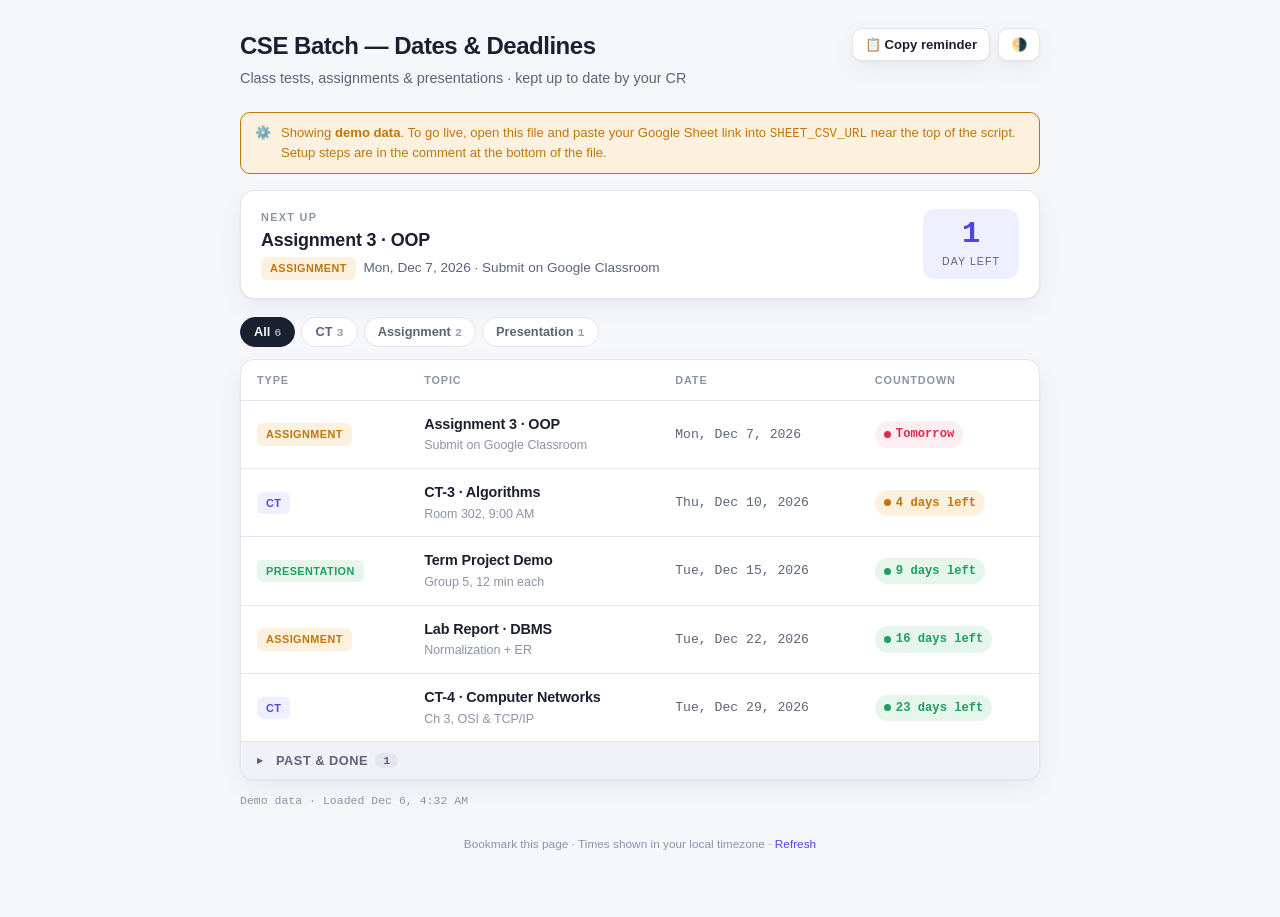
==== index.html @ 82d3bcad "Add files via upload" ====
<!doctype html>
<html lang="en">
<head>
<meta charset="utf-8">
<meta name="viewport" content="width=device-width, initial-scale=1">
<title>CSE Batch — Dates & Deadlines</title>
<style>
  /* ============================================================
     CONFIG — nothing else needs editing.
     Paste your Google Sheet "Publish to web" CSV link below.
     (Instructions are at the bottom of this file.)
     ============================================================ */
  :root{
    /* cool slate neutrals with a chosen indigo accent */
    --bg:        #f6f7fb;
    --surface:   #ffffff;
    --surface-2: #f0f2f8;
    --border:    #e2e6f0;
    --ink:       #1b2030;
    --ink-soft:  #5b6478;
    --ink-faint: #8b93a7;
    --accent:    #4f46e5;
    --accent-soft:#eef0ff;

    /* semantic urgency */
    --overdue:   #8b93a7;
    --overdue-bg:#eef0f4;
    --urgent:    #dc2b4a;
    --urgent-bg: #fdeef1;
    --soon:      #c2760a;
    --soon-bg:   #fbf1de;
    --later:     #1f9d63;
    --later-bg:  #e6f6ec;

    --shadow: 0 1px 2px rgba(20,24,40,.04), 0 8px 24px rgba(20,24,40,.06);
    --radius: 14px;
    --mono: ui-monospace, "SF Mono", "SFMono-Regular", "Menlo", "Cascadia Mono", "Roboto Mono", monospace;
    --sans: -apple-system, BlinkMacSystemFont, "Segoe UI", Roboto, "Helvetica Neue", Arial, sans-serif;
  }
  @media (prefers-color-scheme: dark){
    :root{
      --bg:        #0e1017;
      --surface:   #171a24;
      --surface-2: #1e2230;
      --border:    #2a2f3f;
      --ink:       #eef1f8;
      --ink-soft:  #a4adc2;
      --ink-faint: #6b7488;
      --accent:    #8b8cf7;
      --accent-soft:#20223a;
      --overdue:   #6b7488;
      --overdue-bg:#20242f;
      --urgent:    #ff6b83;
      --urgent-bg: #2c1a20;
      --soon:      #e0a33a;
      --soon-bg:   #2c2413;
      --later:     #4fce8a;
      --later-bg:  #16281d;
      --shadow: 0 1px 2px rgba(0,0,0,.3), 0 10px 30px rgba(0,0,0,.35);
    }
  }
  :root[data-theme="dark"]{
    --bg:#0e1017; --surface:#171a24; --surface-2:#1e2230; --border:#2a2f3f;
    --ink:#eef1f8; --ink-soft:#a4adc2; --ink-faint:#6b7488;
    --accent:#8b8cf7; --accent-soft:#20223a;
    --overdue:#6b7488; --overdue-bg:#20242f; --urgent:#ff6b83; --urgent-bg:#2c1a20;
    --soon:#e0a33a; --soon-bg:#2c2413; --later:#4fce8a; --later-bg:#16281d;
    --shadow:0 1px 2px rgba(0,0,0,.3), 0 10px 30px rgba(0,0,0,.35);
  }
  :root[data-theme="light"]{
    --bg:#f6f7fb; --surface:#ffffff; --surface-2:#f0f2f8; --border:#e2e6f0;
    --ink:#1b2030; --ink-soft:#5b6478; --ink-faint:#8b93a7;
    --accent:#4f46e5; --accent-soft:#eef0ff;
    --overdue:#8b93a7; --overdue-bg:#eef0f4; --urgent:#dc2b4a; --urgent-bg:#fdeef1;
    --soon:#c2760a; --soon-bg:#fbf1de; --later:#1f9d63; --later-bg:#e6f6ec;
    --shadow:0 1px 2px rgba(20,24,40,.04), 0 8px 24px rgba(20,24,40,.06);
  }

  *{box-sizing:border-box}
  body{
    margin:0; background:var(--bg); color:var(--ink);
    font-family:var(--sans); line-height:1.5;
    -webkit-font-smoothing:antialiased;
  }
  .wrap{max-width:840px; margin:0 auto; padding:28px 20px 64px}

  /* ---- header ---- */
  header{display:flex; flex-wrap:wrap; align-items:flex-start; gap:14px 20px; margin-bottom:22px}
  .brand h1{
    margin:0; font-size:1.5rem; font-weight:750; letter-spacing:-.02em;
    text-wrap:balance;
  }
  .brand p{margin:4px 0 0; color:var(--ink-soft); font-size:.9rem}
  .head-actions{margin-left:auto; display:flex; gap:8px; align-items:center}
  .updated{font-size:.72rem; color:var(--ink-faint); font-family:var(--mono)}

  button{font-family:inherit; cursor:pointer; border:none}
  .btn{
    display:inline-flex; align-items:center; gap:6px;
    background:var(--surface); color:var(--ink); border:1px solid var(--border);
    border-radius:10px; padding:8px 12px; font-size:.82rem; font-weight:600;
    box-shadow:var(--shadow); transition:transform .08s ease, border-color .15s;
  }
  .btn:hover{border-color:var(--accent)}
  .btn:active{transform:translateY(1px)}
  .btn.primary{background:var(--accent); color:#fff; border-color:transparent}

  /* ---- next-up hero ---- */
  .hero{
    background:var(--surface); border:1px solid var(--border); border-radius:var(--radius);
    box-shadow:var(--shadow); padding:18px 20px; margin-bottom:18px;
    display:flex; align-items:center; gap:18px; flex-wrap:wrap;
  }
  .hero .eyebrow{
    font-size:.68rem; letter-spacing:.12em; text-transform:uppercase;
    color:var(--ink-faint); font-weight:700;
  }
  .hero .next-topic{font-size:1.12rem; font-weight:700; letter-spacing:-.01em; margin-top:2px}
  .hero .next-meta{color:var(--ink-soft); font-size:.85rem; margin-top:3px}
  .hero .countdown{
    margin-left:auto; text-align:center; min-width:96px;
    background:var(--accent-soft); border-radius:12px; padding:10px 14px;
  }
  .hero .countdown .num{font-family:var(--mono); font-size:1.9rem; font-weight:700; line-height:1; color:var(--accent)}
  .hero .countdown .lbl{font-size:.66rem; text-transform:uppercase; letter-spacing:.1em; color:var(--ink-soft); margin-top:4px}
  .hero.all-clear .countdown{background:var(--later-bg)}
  .hero.all-clear .countdown .num{color:var(--later); font-size:1.3rem}

  /* ---- filters ---- */
  .filters{display:flex; gap:6px; flex-wrap:wrap; margin-bottom:12px}
  .chip{
    background:var(--surface); border:1px solid var(--border); color:var(--ink-soft);
    border-radius:999px; padding:6px 13px; font-size:.8rem; font-weight:600;
    transition:.12s;
  }
  .chip[aria-pressed="true"]{background:var(--ink); color:var(--bg); border-color:var(--ink)}
  .chip .c{opacity:.6; font-family:var(--mono); font-size:.74rem; margin-left:4px}

  /* ---- table (desktop) ---- */
  .card{
    background:var(--surface); border:1px solid var(--border); border-radius:var(--radius);
    box-shadow:var(--shadow); overflow:hidden;
  }
  .table-scroll{overflow-x:auto}
  table{width:100%; border-collapse:collapse; font-size:.9rem}
  thead th{
    text-align:left; font-size:.68rem; letter-spacing:.08em; text-transform:uppercase;
    color:var(--ink-faint); font-weight:700; padding:12px 16px; border-bottom:1px solid var(--border);
    white-space:nowrap;
  }
  tbody td{padding:13px 16px; border-bottom:1px solid var(--border); vertical-align:middle}
  tbody tr:last-child td{border-bottom:none}
  tbody tr.past{opacity:.62}
  .topic{font-weight:600; letter-spacing:-.01em}
  .note{display:block; color:var(--ink-faint); font-size:.78rem; font-weight:400; margin-top:1px}
  .date-cell{font-family:var(--mono); font-size:.82rem; color:var(--ink-soft); white-space:nowrap}

  .badge{
    display:inline-block; font-size:.68rem; font-weight:700; letter-spacing:.04em;
    padding:3px 9px; border-radius:6px; text-transform:uppercase; white-space:nowrap;
  }
  .badge.ct{background:var(--accent-soft); color:var(--accent)}
  .badge.assignment{background:var(--soon-bg); color:var(--soon)}
  .badge.presentation{background:var(--later-bg); color:var(--later)}
  .badge.other{background:var(--surface-2); color:var(--ink-soft)}

  .pill{
    display:inline-flex; align-items:center; gap:5px; font-family:var(--mono);
    font-size:.76rem; font-weight:700; padding:4px 9px; border-radius:999px; white-space:nowrap;
  }
  .pill .dot{width:7px; height:7px; border-radius:50%; background:currentColor}
  .pill.overdue{background:var(--overdue-bg); color:var(--overdue)}
  .pill.urgent{background:var(--urgent-bg); color:var(--urgent)}
  .pill.soon{background:var(--soon-bg); color:var(--soon)}
  .pill.later{background:var(--later-bg); color:var(--later)}

  .empty{padding:40px 20px; text-align:center; color:var(--ink-faint); font-size:.9rem}

  /* ---- past section toggle ---- */
  .divider-row td{padding:0; background:var(--surface-2)}
  .past-toggle{
    width:100%; text-align:left; background:transparent; color:var(--ink-soft);
    padding:11px 16px; font-size:.76rem; font-weight:700; letter-spacing:.04em;
    text-transform:uppercase; display:flex; align-items:center; gap:8px;
  }
  .past-toggle:hover{color:var(--ink)}
  .past-toggle .caret{font-size:.7rem; width:12px}
  .past-toggle .c{font-family:var(--mono); background:var(--border); color:var(--ink-soft);
    border-radius:999px; padding:1px 8px; font-size:.72rem; letter-spacing:0}

  /* ---- collapsible past section ---- */
  .past-toggle-row td{padding:0; background:var(--surface-2)}
  .past-toggle{
    width:100%; text-align:left; background:transparent; color:var(--ink-soft);
    font-family:var(--sans); font-size:.8rem; font-weight:600;
    padding:11px 16px; display:flex; align-items:center; gap:7px;
  }
  .past-toggle:hover{color:var(--accent)}
  .past-toggle .caret{font-size:.7rem; transition:transform .15s}
  .past-toggle[aria-expanded="true"] .caret{transform:rotate(90deg)}

  /* ---- banner ---- */
  .banner{
    display:flex; gap:10px; align-items:flex-start;
    background:var(--soon-bg); color:var(--soon); border:1px solid var(--soon);
    border-radius:10px; padding:10px 14px; font-size:.82rem; margin-bottom:16px;
  }
  .banner[hidden]{display:none}
  .banner code{font-family:var(--mono); font-size:.78rem}

  /* ---- mobile: cards instead of table ---- */
  @media (max-width:560px){
    thead{display:none}
    table, tbody, tr, td{display:block; width:100%}
    tbody tr{padding:14px 16px; border-bottom:1px solid var(--border); position:relative}
    tbody tr:last-child{border-bottom:none}
    tbody td{padding:0; border:none}
    td[data-l]{display:flex; justify-content:space-between; align-items:baseline; gap:12px; margin-top:6px}
    td[data-l]::before{content:attr(data-l); font-size:.68rem; text-transform:uppercase; letter-spacing:.06em; color:var(--ink-faint); font-weight:700}
    td.topic-cell{margin-bottom:4px}
    td.topic-cell::before{content:none}
    tbody tr.past-toggle-row{padding:0}
    .hero .countdown{margin-left:0}
  }

  footer{margin-top:26px; text-align:center; color:var(--ink-faint); font-size:.74rem}
  footer a{color:var(--accent); text-decoration:none}
  .sr{position:absolute; width:1px; height:1px; overflow:hidden; clip:rect(0 0 0 0)}
  :focus-visible{outline:2px solid var(--accent); outline-offset:2px}
</style>
</head>
<body>
<div class="wrap">
  <header>
    <div class="brand">
      <h1 id="title">CSE Batch — Dates &amp; Deadlines</h1>
      <p id="subtitle">Class tests, assignments &amp; presentations · kept up to date by your CR</p>
    </div>
    <div class="head-actions">
      <button class="btn" id="copyBtn" title="Copy a reminder to paste in the class group">📋 Copy reminder</button>
      <button class="btn" id="themeBtn" title="Toggle light / dark" aria-label="Toggle theme">🌗</button>
    </div>
  </header>

  <div id="banner" class="banner" hidden>
    <span>⚙️</span>
    <span>Showing <b>demo data</b>. To go live, open this file and paste your Google Sheet link into <code>SHEET_CSV_URL</code> near the top of the script. Setup steps are in the comment at the bottom of the file.</span>
  </div>

  <section class="hero" id="hero" aria-live="polite"></section>

  <div class="filters" id="filters" role="group" aria-label="Filter by type"></div>

  <div class="card">
    <div class="table-scroll">
      <table>
        <thead>
          <tr>
            <th>Type</th><th>Topic</th><th>Date</th><th>Countdown</th>
          </tr>
        </thead>
        <tbody id="rows"></tbody>
      </table>
    </div>
  </div>

  <p class="updated" id="updated" style="margin-top:12px"></p>

  <footer>
    Bookmark this page · Times shown in your local timezone ·
    <a href="#" id="refresh">Refresh</a>
  </footer>
</div>

<script>
/* ============================================================
   1) PASTE YOUR GOOGLE SHEET CSV LINK HERE (see steps at bottom).
      Leave it as "" to preview with demo data.
   ============================================================ */
const SHEET_CSV_URL = "https://docs.google.com/spreadsheets/d/e/2PACX-1vSm5kPrcM4qiXesSsqRSuQfeucWpA1lk56Kw_rURhbapmfiWimuH8DEiXB96ZWLHNz8zYjecBYw_vnJ/pub?gid=0&single=true&output=csv";

/* Sheet columns (row 1 = headers, exactly these names):
   Type | Topic | Date | Note
   - Type: CT, Assignment, Presentation  (anything else shows as "Other")
   - Date: best format 2026-08-14  (also accepts 14/08/2026 or "14 Aug 2026")
   - Note: optional (room, chapter, group, etc.)
*/

/* ---------- demo data (dates are relative to today so colors show) ---------- */
function demoData(){
  const d = n => { const t=new Date(); t.setDate(t.getDate()+n); return t.toISOString().slice(0,10); };
  return [
    {Type:"CT",           Topic:"CT-2 · Data Structures", Date:d(-3), Note:"Ch 4–5, Trees & Heaps"},
    {Type:"Assignment",   Topic:"Assignment 3 · OOP",     Date:d(1),  Note:"Submit on Google Classroom"},
    {Type:"CT",           Topic:"CT-3 · Algorithms",      Date:d(4),  Note:"Room 302, 9:00 AM"},
    {Type:"Presentation", Topic:"Term Project Demo",       Date:d(9),  Note:"Group 5, 12 min each"},
    {Type:"Assignment",   Topic:"Lab Report · DBMS",      Date:d(16), Note:"Normalization + ER"},
    {Type:"CT",           Topic:"CT-4 · Computer Networks",Date:d(23), Note:"Ch 3, OSI & TCP/IP"},
  ];
}

/* ---------- tiny CSV parser (handles quoted commas) ---------- */
function parseCSV(text){
  const rows=[]; let row=[], cur="", q=false;
  for(let i=0;i<text.length;i++){
    const c=text[i];
    if(q){
      if(c==='"'){ if(text[i+1]==='"'){cur+='"';i++;} else q=false; }
      else cur+=c;
    }else{
      if(c==='"') q=true;
      else if(c===','){ row.push(cur); cur=""; }
      else if(c==='\n'){ row.push(cur); rows.push(row); row=[]; cur=""; }
      else if(c==='\r'){}
      else cur+=c;
    }
  }
  if(cur!==""||row.length){ row.push(cur); rows.push(row); }
  if(!rows.length) return [];
  const head = rows[0].map(h=>h.trim().toLowerCase());
  return rows.slice(1).filter(r=>r.some(c=>c.trim()!=="")).map(r=>{
    const o={}; head.forEach((h,i)=>o[h]=(r[i]||"").trim()); return o;
  }).map(o=>({Type:o.type||"", Topic:o.topic||"", Date:o.date||"", Note:o.note||""}));
}

/* ---------- flexible date parsing ---------- */
function parseDate(s){
  s=(s||"").trim(); if(!s) return null;
  let m;
  if(m=s.match(/^(\d{4})-(\d{1,2})-(\d{1,2})$/)) return new Date(+m[1],+m[2]-1,+m[3]);
  if(m=s.match(/^(\d{1,2})[\/\-.](\d{1,2})[\/\-.](\d{4})$/)) return new Date(+m[3],+m[2]-1,+m[1]); // DD/MM/YYYY
  const t=Date.parse(s); return isNaN(t)?null:new Date(t); // "14 Aug 2026" etc.
}
function daysUntil(dt){
  const a=new Date(); a.setHours(0,0,0,0);
  const b=new Date(dt); b.setHours(0,0,0,0);
  return Math.round((b-a)/86400000);
}
function urgency(days){
  if(days<0) return "overdue";
  if(days<=2) return "urgent";
  if(days<=7) return "soon";
  return "later";
}
function countdownText(days){
  if(days<0) return (days===-1?"Yesterday":`${-days} days ago`);
  if(days===0) return "Today";
  if(days===1) return "Tomorrow";
  return `${days} days left`;
}
function typeClass(t){
  t=(t||"").toLowerCase();
  if(t.includes("ct")||t.includes("test")||t.includes("quiz")||t.includes("exam")) return "ct";
  if(t.includes("assign")) return "assignment";
  if(t.includes("present")||t.includes("demo")) return "presentation";
  return "other";
}
function fmtDate(dt){
  return dt.toLocaleDateString(undefined,{weekday:"short",day:"numeric",month:"short",year:"numeric"});
}
function esc(s){return (s||"").replace(/[&<>"]/g,c=>({"&":"&amp;","<":"&lt;",">":"&gt;",'"':"&quot;"}[c]));}

/* ---------- state ---------- */
let ITEMS=[]; let FILTER="all"; let SHOW_PAST=false;

function normalize(raw){
  return raw.map(r=>{
    const dt=parseDate(r.Date);
    return dt ? {...r, dt, days:daysUntil(dt)} : null;
  }).filter(Boolean).sort((a,b)=>{
    const ap=a.days<0, bp=b.days<0;
    if(ap!==bp) return ap?1:-1;        // upcoming first, past pushed to the end
    return ap ? b.dt-a.dt : a.dt-b.dt; // upcoming: soonest first · past: most recent first
  });
}

function render(){
  const counts={all:ITEMS.length,ct:0,assignment:0,presentation:0};
  ITEMS.forEach(i=>{const k=typeClass(i.Type); if(counts[k]!=null)counts[k]++;});

  // filters
  const defs=[["all","All"],["ct","CT"],["assignment","Assignment"],["presentation","Presentation"]];
  document.getElementById("filters").innerHTML=defs.map(([k,l])=>
    `<button class="chip" data-f="${k}" aria-pressed="${FILTER===k}">${l}<span class="c">${counts[k]||0}</span></button>`
  ).join("");

  // hero: next upcoming
  const upcoming=ITEMS.filter(i=>i.days>=0);
  const hero=document.getElementById("hero");
  if(upcoming.length){
    const n=upcoming[0], u=urgency(n.days);
    hero.className="hero";
    hero.innerHTML=`
      <div>
        <div class="eyebrow">Next up</div>
        <div class="next-topic">${esc(n.Topic)}</div>
        <div class="next-meta"><span class="badge ${typeClass(n.Type)}">${esc(n.Type||"—")}</span> &nbsp;${fmtDate(n.dt)}${n.Note?` · ${esc(n.Note)}`:""}</div>
      </div>
      <div class="countdown">
        <div class="num">${n.days===0?"•":n.days}</div>
        <div class="lbl">${n.days===0?"Today":n.days===1?"Day left":"Days left"}</div>
      </div>`;
  }else{
    hero.className="hero all-clear";
    hero.innerHTML=`<div><div class="eyebrow">Status</div><div class="next-topic">All clear 🎉</div>
      <div class="next-meta">No upcoming dates. Enjoy the break!</div></div>
      <div class="countdown"><div class="num">✓</div><div class="lbl">Nothing due</div></div>`;
  }

  // rows
  const list = FILTER==="all"?ITEMS:ITEMS.filter(i=>typeClass(i.Type)===FILTER);
  const body=document.getElementById("rows");
  if(!list.length){ body.innerHTML=`<tr><td colspan="4" class="empty">No items here yet.</td></tr>`; return; }

  const rowHTML = i => {
    const u=urgency(i.days);
    return `<tr class="${i.days<0?'past':''}">
      <td data-l="Type"><span class="badge ${typeClass(i.Type)}">${esc(i.Type||"—")}</span></td>
      <td class="topic-cell"><span class="topic">${esc(i.Topic)}</span>${i.Note?`<span class="note">${esc(i.Note)}</span>`:""}</td>
      <td class="date-cell" data-l="Date">${fmtDate(i.dt)}</td>
      <td data-l="Countdown"><span class="pill ${u}"><span class="dot"></span>${countdownText(i.days)}</span></td>
    </tr>`;
  };

  const upList = list.filter(i=>i.days>=0);
  const past   = list.filter(i=>i.days<0);

  let html = upList.map(rowHTML).join("");
  if(!upList.length && past.length){
    html += `<tr><td colspan="4" class="empty">No upcoming items — everything below is past.</td></tr>`;
  }
  if(past.length){
    html += `<tr class="divider-row"><td colspan="4">
      <button class="past-toggle" id="pastToggle" aria-expanded="${SHOW_PAST}">
        <span class="caret">${SHOW_PAST?"▾":"▸"}</span> Past &amp; done <span class="c">${past.length}</span>
      </button></td></tr>`;
    if(SHOW_PAST) html += past.map(rowHTML).join("");
  }
  body.innerHTML = html;
}

/* ---------- copy reminder ---------- */
function buildReminder(){
  const up=ITEMS.filter(i=>i.days>=0).slice(0,8);
  if(!up.length) return "📢 No upcoming CT / assignment / presentation dates right now. ✅";
  const lines=up.map(i=>`• ${i.Type?`[${i.Type}] `:""}${i.Topic} — ${fmtDate(i.dt)} (${countdownText(i.days)})${i.Note?` — ${i.Note}`:""}`);
  return "📢 Upcoming dates — CSE Batch\n\n"+lines.join("\n")+"\n\nStay ready! 💪";
}
document.getElementById("copyBtn").addEventListener("click",async e=>{
  const txt=buildReminder();
  try{ await navigator.clipboard.writeText(txt); }catch(_){
    const ta=document.createElement("textarea"); ta.value=txt; document.body.appendChild(ta); ta.select();
    document.execCommand("copy"); ta.remove();
  }
  const b=e.currentTarget, old=b.textContent; b.textContent="✅ Copied!";
  setTimeout(()=>b.textContent=old,1600);
});

/* ---------- theme toggle ---------- */
document.getElementById("themeBtn").addEventListener("click",()=>{
  const cur=document.documentElement.getAttribute("data-theme")
    || (matchMedia("(prefers-color-scheme: dark)").matches?"dark":"light");
  document.documentElement.setAttribute("data-theme", cur==="dark"?"light":"dark");
});

/* ---------- filters click ---------- */
document.getElementById("filters").addEventListener("click",e=>{
  const b=e.target.closest("[data-f]"); if(!b) return;
  FILTER=b.dataset.f; render();
});
document.getElementById("refresh").addEventListener("click",e=>{e.preventDefault(); load();});
document.getElementById("rows").addEventListener("click",e=>{
  if(e.target.closest("#pastToggle")){ SHOW_PAST=!SHOW_PAST; render(); }
});

/* ---------- load ---------- */
async function load(){
  let raw, live=false;
  if(SHEET_CSV_URL){
    try{
      const res=await fetch(SHEET_CSV_URL+((SHEET_CSV_URL.includes("?")?"&":"?")+"t="+Date.now()));
      if(!res.ok) throw 0;
      raw=parseCSV(await res.text());
      if(raw.length) live=true; else raw=demoData();
    }catch(_){ raw=demoData(); }
  }else{ raw=demoData(); }

  document.getElementById("banner").hidden = live;
  ITEMS=normalize(raw);
  document.getElementById("updated").textContent =
    (live?"Live from Google Sheet · ":"Demo data · ") + "Loaded " +
    new Date().toLocaleString(undefined,{hour:"numeric",minute:"2-digit",day:"numeric",month:"short"});
  render();
}
load();
</script>

<!--
============================================================================
 HOW TO GO LIVE (free, ~10 minutes) — do this once.
============================================================================

STEP 1 — Make your Google Sheet
  • Create a new Google Sheet.
  • In row 1, type these 4 headers exactly:  Type | Topic | Date | Note
  • Fill rows below. Example:
        Type          Topic                     Date          Note
        CT            CT-2 Data Structures      2026-08-14    Ch 4-5, Trees
        Assignment    Assignment 3 OOP          2026-08-18    Google Classroom
        Presentation  Term Project Demo         2026-08-25    Group 5
  • Date format that always works: YYYY-MM-DD  (e.g. 2026-08-14)

STEP 2 — Publish the sheet as CSV
  • File → Share → Publish to web
  • Under "Link", pick your sheet tab, and choose "Comma-separated values (.csv)"
  • Click Publish → copy the link it gives you.

STEP 3 — Connect it
  • Open this file, find:  const SHEET_CSV_URL = "";
  • Paste your link inside the quotes. Save.

STEP 4 — Host free on GitHub Pages
  • Make a free github.com account.
  • Create a new repository (e.g. "cse-dates"), tick "Add a README".
  • Click "Add file → Upload files", drag THIS file in (must be named index.html), Commit.
  • Go to repo Settings → Pages → Source: "main" branch, /root → Save.
  • After ~1 min your site is live at:  https://YOURNAME.github.io/cse-dates
  • Share that link with your classmates. To update dates, just edit the Google
    Sheet — the page refreshes the data on its own (no re-uploading needed).

TIP: The "📋 Copy reminder" button copies a ready-to-paste message for your
     class group chat with all upcoming dates.
============================================================================
-->
</body>
</html>
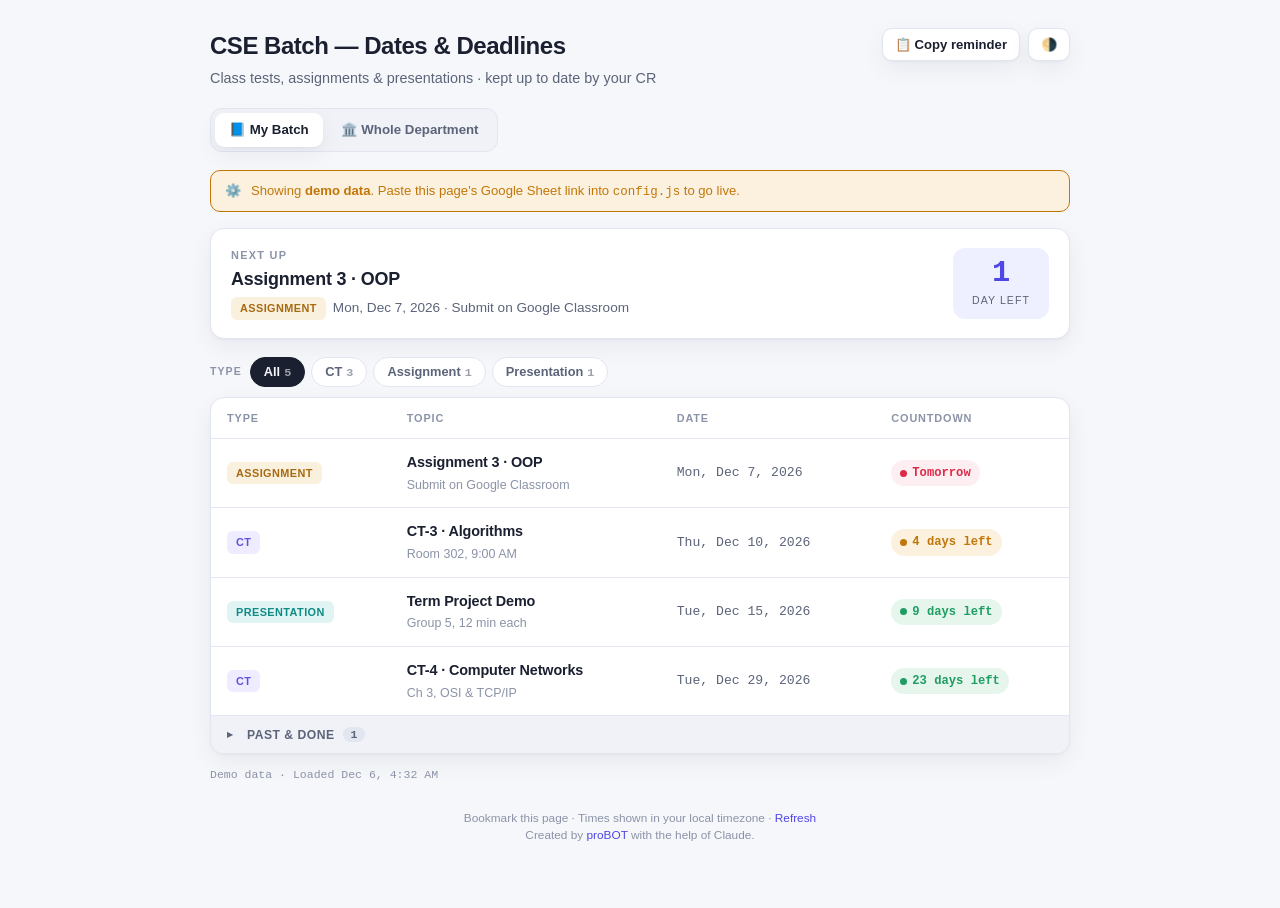
==== commit a2d70ba8: "Update index.html" ====
--- a/index.html
+++ b/index.html
@@ -3,259 +3,44 @@
 <head>
 <meta charset="utf-8">
 <meta name="viewport" content="width=device-width, initial-scale=1">
-<title>CSE Batch — Dates & Deadlines</title>
-<style>
-  /* ============================================================
-     CONFIG — nothing else needs editing.
-     Paste your Google Sheet "Publish to web" CSV link below.
-     (Instructions are at the bottom of this file.)
-     ============================================================ */
-  :root{
-    /* cool slate neutrals with a chosen indigo accent */
-    --bg:        #f6f7fb;
-    --surface:   #ffffff;
-    --surface-2: #f0f2f8;
-    --border:    #e2e6f0;
-    --ink:       #1b2030;
-    --ink-soft:  #5b6478;
-    --ink-faint: #8b93a7;
-    --accent:    #4f46e5;
-    --accent-soft:#eef0ff;
+<title>CSE 3<sup>rd</sup> Batch — Dates &amp; Deadlines</title>
+<link rel="stylesheet" href="styles.css">
+</head>
+<body class="page-batch">
+<div class="wrap">
 
-    /* semantic urgency */
-    --overdue:   #8b93a7;
-    --overdue-bg:#eef0f4;
-    --urgent:    #dc2b4a;
-    --urgent-bg: #fdeef1;
-    --soon:      #c2760a;
-    --soon-bg:   #fbf1de;
-    --later:     #1f9d63;
-    --later-bg:  #e6f6ec;
-
-    --shadow: 0 1px 2px rgba(20,24,40,.04), 0 8px 24px rgba(20,24,40,.06);
-    --radius: 14px;
-    --mono: ui-monospace, "SF Mono", "SFMono-Regular", "Menlo", "Cascadia Mono", "Roboto Mono", monospace;
-    --sans: -apple-system, BlinkMacSystemFont, "Segoe UI", Roboto, "Helvetica Neue", Arial, sans-serif;
-  }
-  @media (prefers-color-scheme: dark){
-    :root{
-      --bg:        #0e1017;
-      --surface:   #171a24;
-      --surface-2: #1e2230;
-      --border:    #2a2f3f;
-      --ink:       #eef1f8;
-      --ink-soft:  #a4adc2;
-      --ink-faint: #6b7488;
-      --accent:    #8b8cf7;
-      --accent-soft:#20223a;
-      --overdue:   #6b7488;
-      --overdue-bg:#20242f;
-      --urgent:    #ff6b83;
-      --urgent-bg: #2c1a20;
-      --soon:      #e0a33a;
-      --soon-bg:   #2c2413;
-      --later:     #4fce8a;
-      --later-bg:  #16281d;
-      --shadow: 0 1px 2px rgba(0,0,0,.3), 0 10px 30px rgba(0,0,0,.35);
-    }
-  }
-  :root[data-theme="dark"]{
-    --bg:#0e1017; --surface:#171a24; --surface-2:#1e2230; --border:#2a2f3f;
-    --ink:#eef1f8; --ink-soft:#a4adc2; --ink-faint:#6b7488;
-    --accent:#8b8cf7; --accent-soft:#20223a;
-    --overdue:#6b7488; --overdue-bg:#20242f; --urgent:#ff6b83; --urgent-bg:#2c1a20;
-    --soon:#e0a33a; --soon-bg:#2c2413; --later:#4fce8a; --later-bg:#16281d;
-    --shadow:0 1px 2px rgba(0,0,0,.3), 0 10px 30px rgba(0,0,0,.35);
-  }
-  :root[data-theme="light"]{
-    --bg:#f6f7fb; --surface:#ffffff; --surface-2:#f0f2f8; --border:#e2e6f0;
-    --ink:#1b2030; --ink-soft:#5b6478; --ink-faint:#8b93a7;
-    --accent:#4f46e5; --accent-soft:#eef0ff;
-    --overdue:#8b93a7; --overdue-bg:#eef0f4; --urgent:#dc2b4a; --urgent-bg:#fdeef1;
-    --soon:#c2760a; --soon-bg:#fbf1de; --later:#1f9d63; --later-bg:#e6f6ec;
-    --shadow:0 1px 2px rgba(20,24,40,.04), 0 8px 24px rgba(20,24,40,.06);
-  }
-
-  *{box-sizing:border-box}
-  body{
-    margin:0; background:var(--bg); color:var(--ink);
-    font-family:var(--sans); line-height:1.5;
-    -webkit-font-smoothing:antialiased;
-  }
-  .wrap{max-width:840px; margin:0 auto; padding:28px 20px 64px}
-
-  /* ---- header ---- */
-  header{display:flex; flex-wrap:wrap; align-items:flex-start; gap:14px 20px; margin-bottom:22px}
-  .brand h1{
-    margin:0; font-size:1.5rem; font-weight:750; letter-spacing:-.02em;
-    text-wrap:balance;
-  }
-  .brand p{margin:4px 0 0; color:var(--ink-soft); font-size:.9rem}
-  .head-actions{margin-left:auto; display:flex; gap:8px; align-items:center}
-  .updated{font-size:.72rem; color:var(--ink-faint); font-family:var(--mono)}
-
-  button{font-family:inherit; cursor:pointer; border:none}
-  .btn{
-    display:inline-flex; align-items:center; gap:6px;
-    background:var(--surface); color:var(--ink); border:1px solid var(--border);
-    border-radius:10px; padding:8px 12px; font-size:.82rem; font-weight:600;
-    box-shadow:var(--shadow); transition:transform .08s ease, border-color .15s;
-  }
-  .btn:hover{border-color:var(--accent)}
-  .btn:active{transform:translateY(1px)}
-  .btn.primary{background:var(--accent); color:#fff; border-color:transparent}
-
-  /* ---- next-up hero ---- */
-  .hero{
-    background:var(--surface); border:1px solid var(--border); border-radius:var(--radius);
-    box-shadow:var(--shadow); padding:18px 20px; margin-bottom:18px;
-    display:flex; align-items:center; gap:18px; flex-wrap:wrap;
-  }
-  .hero .eyebrow{
-    font-size:.68rem; letter-spacing:.12em; text-transform:uppercase;
-    color:var(--ink-faint); font-weight:700;
-  }
-  .hero .next-topic{font-size:1.12rem; font-weight:700; letter-spacing:-.01em; margin-top:2px}
-  .hero .next-meta{color:var(--ink-soft); font-size:.85rem; margin-top:3px}
-  .hero .countdown{
-    margin-left:auto; text-align:center; min-width:96px;
-    background:var(--accent-soft); border-radius:12px; padding:10px 14px;
-  }
-  .hero .countdown .num{font-family:var(--mono); font-size:1.9rem; font-weight:700; line-height:1; color:var(--accent)}
-  .hero .countdown .lbl{font-size:.66rem; text-transform:uppercase; letter-spacing:.1em; color:var(--ink-soft); margin-top:4px}
-  .hero.all-clear .countdown{background:var(--later-bg)}
-  .hero.all-clear .countdown .num{color:var(--later); font-size:1.3rem}
-
-  /* ---- filters ---- */
-  .filters{display:flex; gap:6px; flex-wrap:wrap; margin-bottom:12px}
-  .chip{
-    background:var(--surface); border:1px solid var(--border); color:var(--ink-soft);
-    border-radius:999px; padding:6px 13px; font-size:.8rem; font-weight:600;
-    transition:.12s;
-  }
-  .chip[aria-pressed="true"]{background:var(--ink); color:var(--bg); border-color:var(--ink)}
-  .chip .c{opacity:.6; font-family:var(--mono); font-size:.74rem; margin-left:4px}
-
-  /* ---- table (desktop) ---- */
-  .card{
-    background:var(--surface); border:1px solid var(--border); border-radius:var(--radius);
-    box-shadow:var(--shadow); overflow:hidden;
-  }
-  .table-scroll{overflow-x:auto}
-  table{width:100%; border-collapse:collapse; font-size:.9rem}
-  thead th{
-    text-align:left; font-size:.68rem; letter-spacing:.08em; text-transform:uppercase;
-    color:var(--ink-faint); font-weight:700; padding:12px 16px; border-bottom:1px solid var(--border);
-    white-space:nowrap;
-  }
-  tbody td{padding:13px 16px; border-bottom:1px solid var(--border); vertical-align:middle}
-  tbody tr:last-child td{border-bottom:none}
-  tbody tr.past{opacity:.62}
-  .topic{font-weight:600; letter-spacing:-.01em}
-  .note{display:block; color:var(--ink-faint); font-size:.78rem; font-weight:400; margin-top:1px}
-  .date-cell{font-family:var(--mono); font-size:.82rem; color:var(--ink-soft); white-space:nowrap}
-
-  .badge{
-    display:inline-block; font-size:.68rem; font-weight:700; letter-spacing:.04em;
-    padding:3px 9px; border-radius:6px; text-transform:uppercase; white-space:nowrap;
-  }
-  .badge.ct{background:var(--accent-soft); color:var(--accent)}
-  .badge.assignment{background:var(--soon-bg); color:var(--soon)}
-  .badge.presentation{background:var(--later-bg); color:var(--later)}
-  .badge.other{background:var(--surface-2); color:var(--ink-soft)}
-
-  .pill{
-    display:inline-flex; align-items:center; gap:5px; font-family:var(--mono);
-    font-size:.76rem; font-weight:700; padding:4px 9px; border-radius:999px; white-space:nowrap;
-  }
-  .pill .dot{width:7px; height:7px; border-radius:50%; background:currentColor}
-  .pill.overdue{background:var(--overdue-bg); color:var(--overdue)}
-  .pill.urgent{background:var(--urgent-bg); color:var(--urgent)}
-  .pill.soon{background:var(--soon-bg); color:var(--soon)}
-  .pill.later{background:var(--later-bg); color:var(--later)}
-
-  .empty{padding:40px 20px; text-align:center; color:var(--ink-faint); font-size:.9rem}
-
-  /* ---- past section toggle ---- */
-  .divider-row td{padding:0; background:var(--surface-2)}
-  .past-toggle{
-    width:100%; text-align:left; background:transparent; color:var(--ink-soft);
-    padding:11px 16px; font-size:.76rem; font-weight:700; letter-spacing:.04em;
-    text-transform:uppercase; display:flex; align-items:center; gap:8px;
-  }
-  .past-toggle:hover{color:var(--ink)}
-  .past-toggle .caret{font-size:.7rem; width:12px}
-  .past-toggle .c{font-family:var(--mono); background:var(--border); color:var(--ink-soft);
-    border-radius:999px; padding:1px 8px; font-size:.72rem; letter-spacing:0}
-
-  /* ---- collapsible past section ---- */
-  .past-toggle-row td{padding:0; background:var(--surface-2)}
-  .past-toggle{
-    width:100%; text-align:left; background:transparent; color:var(--ink-soft);
-    font-family:var(--sans); font-size:.8rem; font-weight:600;
-    padding:11px 16px; display:flex; align-items:center; gap:7px;
-  }
-  .past-toggle:hover{color:var(--accent)}
-  .past-toggle .caret{font-size:.7rem; transition:transform .15s}
-  .past-toggle[aria-expanded="true"] .caret{transform:rotate(90deg)}
-
-  /* ---- banner ---- */
-  .banner{
-    display:flex; gap:10px; align-items:flex-start;
-    background:var(--soon-bg); color:var(--soon); border:1px solid var(--soon);
-    border-radius:10px; padding:10px 14px; font-size:.82rem; margin-bottom:16px;
-  }
-  .banner[hidden]{display:none}
-  .banner code{font-family:var(--mono); font-size:.78rem}
-
-  /* ---- mobile: cards instead of table ---- */
-  @media (max-width:560px){
-    thead{display:none}
-    table, tbody, tr, td{display:block; width:100%}
-    tbody tr{padding:14px 16px; border-bottom:1px solid var(--border); position:relative}
-    tbody tr:last-child{border-bottom:none}
-    tbody td{padding:0; border:none}
-    td[data-l]{display:flex; justify-content:space-between; align-items:baseline; gap:12px; margin-top:6px}
-    td[data-l]::before{content:attr(data-l); font-size:.68rem; text-transform:uppercase; letter-spacing:.06em; color:var(--ink-faint); font-weight:700}
-    td.topic-cell{margin-bottom:4px}
-    td.topic-cell::before{content:none}
-    tbody tr.past-toggle-row{padding:0}
-    .hero .countdown{margin-left:0}
-  }
-
-  footer{margin-top:26px; text-align:center; color:var(--ink-faint); font-size:.74rem}
-  footer a{color:var(--accent); text-decoration:none}
-  .sr{position:absolute; width:1px; height:1px; overflow:hidden; clip:rect(0 0 0 0)}
-  :focus-visible{outline:2px solid var(--accent); outline-offset:2px}
-</style>
-</head>
-<body>
-<div class="wrap">
   <header>
     <div class="brand">
       <h1 id="title">CSE Batch — Dates &amp; Deadlines</h1>
-      <p id="subtitle">Class tests, assignments &amp; presentations · kept up to date by your CR</p>
+      <p id="subtitle">Class tests, assignments &amp; presentations</p>
     </div>
     <div class="head-actions">
-      <button class="btn" id="copyBtn" title="Copy a reminder to paste in the class group">📋 Copy reminder</button>
+      <button class="btn" id="copyBtn" title="Copy a reminder to paste in the group">📋 Copy reminder</button>
       <button class="btn" id="themeBtn" title="Toggle light / dark" aria-label="Toggle theme">🌗</button>
     </div>
   </header>
 
+  <nav class="pages">
+    <a href="index.html" aria-current="page">📘 My Batch</a>
+    <a href="department.html">🏛️ Whole Department</a>
+  </nav>
+
   <div id="banner" class="banner" hidden>
     <span>⚙️</span>
-    <span>Showing <b>demo data</b>. To go live, open this file and paste your Google Sheet link into <code>SHEET_CSV_URL</code> near the top of the script. Setup steps are in the comment at the bottom of the file.</span>
+    <span>Showing <b>demo data</b>. Paste this page's Google Sheet link into
+      <code>config.js</code> to go live.</span>
   </div>
 
   <section class="hero" id="hero" aria-live="polite"></section>
 
-  <div class="filters" id="filters" role="group" aria-label="Filter by type"></div>
+  <div id="filters" role="group" aria-label="Filters"></div>
 
   <div class="card">
     <div class="table-scroll">
       <table>
         <thead>
           <tr>
+            <th id="headBatch" hidden>Batch</th>
             <th>Type</th><th>Topic</th><th>Date</th><th>Countdown</th>
           </tr>
         </thead>
@@ -268,269 +53,13 @@
 
   <footer>
     Bookmark this page · Times shown in your local timezone ·
-    <a href="#" id="refresh">Refresh</a>
+    <a href="#" id="refresh">Refresh</a><br>
+    Created by <a href="https://codeforces.com/profile/probot001">proBOT</a> with the help of Claude.
   </footer>
 </div>
 
-<script>
-/* ============================================================
-   1) PASTE YOUR GOOGLE SHEET CSV LINK HERE (see steps at bottom).
-      Leave it as "" to preview with demo data.
-   ============================================================ */
-const SHEET_CSV_URL = "https://docs.google.com/spreadsheets/d/e/2PACX-1vSm5kPrcM4qiXesSsqRSuQfeucWpA1lk56Kw_rURhbapmfiWimuH8DEiXB96ZWLHNz8zYjecBYw_vnJ/pub?gid=0&single=true&output=csv";
-
-/* Sheet columns (row 1 = headers, exactly these names):
-   Type | Topic | Date | Note
-   - Type: CT, Assignment, Presentation  (anything else shows as "Other")
-   - Date: best format 2026-08-14  (also accepts 14/08/2026 or "14 Aug 2026")
-   - Note: optional (room, chapter, group, etc.)
-*/
-
-/* ---------- demo data (dates are relative to today so colors show) ---------- */
-function demoData(){
-  const d = n => { const t=new Date(); t.setDate(t.getDate()+n); return t.toISOString().slice(0,10); };
-  return [
-    {Type:"CT",           Topic:"CT-2 · Data Structures", Date:d(-3), Note:"Ch 4–5, Trees & Heaps"},
-    {Type:"Assignment",   Topic:"Assignment 3 · OOP",     Date:d(1),  Note:"Submit on Google Classroom"},
-    {Type:"CT",           Topic:"CT-3 · Algorithms",      Date:d(4),  Note:"Room 302, 9:00 AM"},
-    {Type:"Presentation", Topic:"Term Project Demo",       Date:d(9),  Note:"Group 5, 12 min each"},
-    {Type:"Assignment",   Topic:"Lab Report · DBMS",      Date:d(16), Note:"Normalization + ER"},
-    {Type:"CT",           Topic:"CT-4 · Computer Networks",Date:d(23), Note:"Ch 3, OSI & TCP/IP"},
-  ];
-}
-
-/* ---------- tiny CSV parser (handles quoted commas) ---------- */
-function parseCSV(text){
-  const rows=[]; let row=[], cur="", q=false;
-  for(let i=0;i<text.length;i++){
-    const c=text[i];
-    if(q){
-      if(c==='"'){ if(text[i+1]==='"'){cur+='"';i++;} else q=false; }
-      else cur+=c;
-    }else{
-      if(c==='"') q=true;
-      else if(c===','){ row.push(cur); cur=""; }
-      else if(c==='\n'){ row.push(cur); rows.push(row); row=[]; cur=""; }
-      else if(c==='\r'){}
-      else cur+=c;
-    }
-  }
-  if(cur!==""||row.length){ row.push(cur); rows.push(row); }
-  if(!rows.length) return [];
-  const head = rows[0].map(h=>h.trim().toLowerCase());
-  return rows.slice(1).filter(r=>r.some(c=>c.trim()!=="")).map(r=>{
-    const o={}; head.forEach((h,i)=>o[h]=(r[i]||"").trim()); return o;
-  }).map(o=>({Type:o.type||"", Topic:o.topic||"", Date:o.date||"", Note:o.note||""}));
-}
-
-/* ---------- flexible date parsing ---------- */
-function parseDate(s){
-  s=(s||"").trim(); if(!s) return null;
-  let m;
-  if(m=s.match(/^(\d{4})-(\d{1,2})-(\d{1,2})$/)) return new Date(+m[1],+m[2]-1,+m[3]);
-  if(m=s.match(/^(\d{1,2})[\/\-.](\d{1,2})[\/\-.](\d{4})$/)) return new Date(+m[3],+m[2]-1,+m[1]); // DD/MM/YYYY
-  const t=Date.parse(s); return isNaN(t)?null:new Date(t); // "14 Aug 2026" etc.
-}
-function daysUntil(dt){
-  const a=new Date(); a.setHours(0,0,0,0);
-  const b=new Date(dt); b.setHours(0,0,0,0);
-  return Math.round((b-a)/86400000);
-}
-function urgency(days){
-  if(days<0) return "overdue";
-  if(days<=2) return "urgent";
-  if(days<=7) return "soon";
-  return "later";
-}
-function countdownText(days){
-  if(days<0) return (days===-1?"Yesterday":`${-days} days ago`);
-  if(days===0) return "Today";
-  if(days===1) return "Tomorrow";
-  return `${days} days left`;
-}
-function typeClass(t){
-  t=(t||"").toLowerCase();
-  if(t.includes("ct")||t.includes("test")||t.includes("quiz")||t.includes("exam")) return "ct";
-  if(t.includes("assign")) return "assignment";
-  if(t.includes("present")||t.includes("demo")) return "presentation";
-  return "other";
-}
-function fmtDate(dt){
-  return dt.toLocaleDateString(undefined,{weekday:"short",day:"numeric",month:"short",year:"numeric"});
-}
-function esc(s){return (s||"").replace(/[&<>"]/g,c=>({"&":"&amp;","<":"&lt;",">":"&gt;",'"':"&quot;"}[c]));}
-
-/* ---------- state ---------- */
-let ITEMS=[]; let FILTER="all"; let SHOW_PAST=false;
-
-function normalize(raw){
-  return raw.map(r=>{
-    const dt=parseDate(r.Date);
-    return dt ? {...r, dt, days:daysUntil(dt)} : null;
-  }).filter(Boolean).sort((a,b)=>{
-    const ap=a.days<0, bp=b.days<0;
-    if(ap!==bp) return ap?1:-1;        // upcoming first, past pushed to the end
-    return ap ? b.dt-a.dt : a.dt-b.dt; // upcoming: soonest first · past: most recent first
-  });
-}
-
-function render(){
-  const counts={all:ITEMS.length,ct:0,assignment:0,presentation:0};
-  ITEMS.forEach(i=>{const k=typeClass(i.Type); if(counts[k]!=null)counts[k]++;});
-
-  // filters
-  const defs=[["all","All"],["ct","CT"],["assignment","Assignment"],["presentation","Presentation"]];
-  document.getElementById("filters").innerHTML=defs.map(([k,l])=>
-    `<button class="chip" data-f="${k}" aria-pressed="${FILTER===k}">${l}<span class="c">${counts[k]||0}</span></button>`
-  ).join("");
-
-  // hero: next upcoming
-  const upcoming=ITEMS.filter(i=>i.days>=0);
-  const hero=document.getElementById("hero");
-  if(upcoming.length){
-    const n=upcoming[0], u=urgency(n.days);
-    hero.className="hero";
-    hero.innerHTML=`
-      <div>
-        <div class="eyebrow">Next up</div>
-        <div class="next-topic">${esc(n.Topic)}</div>
-        <div class="next-meta"><span class="badge ${typeClass(n.Type)}">${esc(n.Type||"—")}</span> &nbsp;${fmtDate(n.dt)}${n.Note?` · ${esc(n.Note)}`:""}</div>
-      </div>
-      <div class="countdown">
-        <div class="num">${n.days===0?"•":n.days}</div>
-        <div class="lbl">${n.days===0?"Today":n.days===1?"Day left":"Days left"}</div>
-      </div>`;
-  }else{
-    hero.className="hero all-clear";
-    hero.innerHTML=`<div><div class="eyebrow">Status</div><div class="next-topic">All clear 🎉</div>
-      <div class="next-meta">No upcoming dates. Enjoy the break!</div></div>
-      <div class="countdown"><div class="num">✓</div><div class="lbl">Nothing due</div></div>`;
-  }
-
-  // rows
-  const list = FILTER==="all"?ITEMS:ITEMS.filter(i=>typeClass(i.Type)===FILTER);
-  const body=document.getElementById("rows");
-  if(!list.length){ body.innerHTML=`<tr><td colspan="4" class="empty">No items here yet.</td></tr>`; return; }
-
-  const rowHTML = i => {
-    const u=urgency(i.days);
-    return `<tr class="${i.days<0?'past':''}">
-      <td data-l="Type"><span class="badge ${typeClass(i.Type)}">${esc(i.Type||"—")}</span></td>
-      <td class="topic-cell"><span class="topic">${esc(i.Topic)}</span>${i.Note?`<span class="note">${esc(i.Note)}</span>`:""}</td>
-      <td class="date-cell" data-l="Date">${fmtDate(i.dt)}</td>
-      <td data-l="Countdown"><span class="pill ${u}"><span class="dot"></span>${countdownText(i.days)}</span></td>
-    </tr>`;
-  };
-
-  const upList = list.filter(i=>i.days>=0);
-  const past   = list.filter(i=>i.days<0);
-
-  let html = upList.map(rowHTML).join("");
-  if(!upList.length && past.length){
-    html += `<tr><td colspan="4" class="empty">No upcoming items — everything below is past.</td></tr>`;
-  }
-  if(past.length){
-    html += `<tr class="divider-row"><td colspan="4">
-      <button class="past-toggle" id="pastToggle" aria-expanded="${SHOW_PAST}">
-        <span class="caret">${SHOW_PAST?"▾":"▸"}</span> Past &amp; done <span class="c">${past.length}</span>
-      </button></td></tr>`;
-    if(SHOW_PAST) html += past.map(rowHTML).join("");
-  }
-  body.innerHTML = html;
-}
-
-/* ---------- copy reminder ---------- */
-function buildReminder(){
-  const up=ITEMS.filter(i=>i.days>=0).slice(0,8);
-  if(!up.length) return "📢 No upcoming CT / assignment / presentation dates right now. ✅";
-  const lines=up.map(i=>`• ${i.Type?`[${i.Type}] `:""}${i.Topic} — ${fmtDate(i.dt)} (${countdownText(i.days)})${i.Note?` — ${i.Note}`:""}`);
-  return "📢 Upcoming dates — CSE Batch\n\n"+lines.join("\n")+"\n\nStay ready! 💪";
-}
-document.getElementById("copyBtn").addEventListener("click",async e=>{
-  const txt=buildReminder();
-  try{ await navigator.clipboard.writeText(txt); }catch(_){
-    const ta=document.createElement("textarea"); ta.value=txt; document.body.appendChild(ta); ta.select();
-    document.execCommand("copy"); ta.remove();
-  }
-  const b=e.currentTarget, old=b.textContent; b.textContent="✅ Copied!";
-  setTimeout(()=>b.textContent=old,1600);
-});
-
-/* ---------- theme toggle ---------- */
-document.getElementById("themeBtn").addEventListener("click",()=>{
-  const cur=document.documentElement.getAttribute("data-theme")
-    || (matchMedia("(prefers-color-scheme: dark)").matches?"dark":"light");
-  document.documentElement.setAttribute("data-theme", cur==="dark"?"light":"dark");
-});
-
-/* ---------- filters click ---------- */
-document.getElementById("filters").addEventListener("click",e=>{
-  const b=e.target.closest("[data-f]"); if(!b) return;
-  FILTER=b.dataset.f; render();
-});
-document.getElementById("refresh").addEventListener("click",e=>{e.preventDefault(); load();});
-document.getElementById("rows").addEventListener("click",e=>{
-  if(e.target.closest("#pastToggle")){ SHOW_PAST=!SHOW_PAST; render(); }
-});
-
-/* ---------- load ---------- */
-async function load(){
-  let raw, live=false;
-  if(SHEET_CSV_URL){
-    try{
-      const res=await fetch(SHEET_CSV_URL+((SHEET_CSV_URL.includes("?")?"&":"?")+"t="+Date.now()));
-      if(!res.ok) throw 0;
-      raw=parseCSV(await res.text());
-      if(raw.length) live=true; else raw=demoData();
-    }catch(_){ raw=demoData(); }
-  }else{ raw=demoData(); }
-
-  document.getElementById("banner").hidden = live;
-  ITEMS=normalize(raw);
-  document.getElementById("updated").textContent =
-    (live?"Live from Google Sheet · ":"Demo data · ") + "Loaded " +
-    new Date().toLocaleString(undefined,{hour:"numeric",minute:"2-digit",day:"numeric",month:"short"});
-  render();
-}
-load();
-</script>
-
-<!--
-============================================================================
- HOW TO GO LIVE (free, ~10 minutes) — do this once.
-============================================================================
-
-STEP 1 — Make your Google Sheet
-  • Create a new Google Sheet.
-  • In row 1, type these 4 headers exactly:  Type | Topic | Date | Note
-  • Fill rows below. Example:
-        Type          Topic                     Date          Note
-        CT            CT-2 Data Structures      2026-08-14    Ch 4-5, Trees
-        Assignment    Assignment 3 OOP          2026-08-18    Google Classroom
-        Presentation  Term Project Demo         2026-08-25    Group 5
-  • Date format that always works: YYYY-MM-DD  (e.g. 2026-08-14)
-
-STEP 2 — Publish the sheet as CSV
-  • File → Share → Publish to web
-  • Under "Link", pick your sheet tab, and choose "Comma-separated values (.csv)"
-  • Click Publish → copy the link it gives you.
-
-STEP 3 — Connect it
-  • Open this file, find:  const SHEET_CSV_URL = "";
-  • Paste your link inside the quotes. Save.
-
-STEP 4 — Host free on GitHub Pages
-  • Make a free github.com account.
-  • Create a new repository (e.g. "cse-dates"), tick "Add a README".
-  • Click "Add file → Upload files", drag THIS file in (must be named index.html), Commit.
-  • Go to repo Settings → Pages → Source: "main" branch, /root → Save.
-  • After ~1 min your site is live at:  https://YOURNAME.github.io/cse-dates
-  • Share that link with your classmates. To update dates, just edit the Google
-    Sheet — the page refreshes the data on its own (no re-uploading needed).
-
-TIP: The "📋 Copy reminder" button copies a ready-to-paste message for your
-     class group chat with all upcoming dates.
-============================================================================
--->
+<script src="config.js"></script>
+<script src="app.js"></script>
+<script>initPage("batch");</script>
 </body>
 </html>
--- a/styles.css
+++ b/styles.css
@@ -0,0 +1,244 @@
+/* ============================================================
+   Shared styles for both pages. You don't need to edit this.
+   ============================================================ */
+:root{
+  --bg:        #f6f7fb;
+  --surface:   #ffffff;
+  --surface-2: #f0f2f8;
+  --border:    #e2e6f0;
+  --ink:       #1b2030;
+  --ink-soft:  #5b6478;
+  --ink-faint: #8b93a7;
+  --accent:    #4f46e5;
+  --accent-soft:#eef0ff;
+
+  /* urgency — one semantic system, owned by the countdown pills */
+  --overdue:   #8b93a7;  --overdue-bg:#eef0f4;
+  --urgent:    #dc2b4a;  --urgent-bg: #fdeef1;
+  --soon:      #c2760a;  --soon-bg:   #fbf1de;
+  --later:     #1f9d63;  --later-bg:  #e6f6ec;
+
+  /* category — quieter, separate from urgency */
+  --c-ct:#5b52e0;        --c-ct-bg:#eeecfe;
+  --c-assign:#a76a12;    --c-assign-bg:#f9f0dd;
+  --c-present:#0f8a86;   --c-present-bg:#e0f4f3;
+  --c-exam:#c02f56;      --c-exam-bg:#fbe9ee;
+  --c-notice:#2372c4;    --c-notice-bg:#e6f0fb;
+  --c-event:#9b46b8;     --c-event-bg:#f6e9fa;
+  --c-other:#67708a;     --c-other-bg:#eef0f5;
+
+  --shadow: 0 1px 2px rgba(20,24,40,.04), 0 8px 24px rgba(20,24,40,.06);
+  --radius: 14px;
+  --mono: ui-monospace,"SF Mono","SFMono-Regular",Menlo,"Cascadia Mono","Roboto Mono",monospace;
+  --sans: -apple-system,BlinkMacSystemFont,"Segoe UI",Roboto,"Helvetica Neue",Arial,sans-serif;
+}
+@media (prefers-color-scheme: dark){
+  :root{
+    --bg:#0e1017; --surface:#171a24; --surface-2:#1e2230; --border:#2a2f3f;
+    --ink:#eef1f8; --ink-soft:#a4adc2; --ink-faint:#6b7488;
+    --accent:#8b8cf7; --accent-soft:#20223a;
+    --overdue:#6b7488; --overdue-bg:#20242f;
+    --urgent:#ff6b83;  --urgent-bg:#2c1a20;
+    --soon:#e0a33a;    --soon-bg:#2c2413;
+    --later:#4fce8a;   --later-bg:#16281d;
+    --c-ct:#9d97ff;      --c-ct-bg:#232244;
+    --c-assign:#e0aa4f;  --c-assign-bg:#2e2614;
+    --c-present:#4fd3cc; --c-present-bg:#122e2d;
+    --c-exam:#ff7d9c;    --c-exam-bg:#2f1a22;
+    --c-notice:#6bb0f5;  --c-notice-bg:#152738;
+    --c-event:#d18cec;   --c-event-bg:#2a1a33;
+    --c-other:#8b93a7;   --c-other-bg:#232733;
+    --shadow:0 1px 2px rgba(0,0,0,.3), 0 10px 30px rgba(0,0,0,.35);
+  }
+}
+:root[data-theme="dark"]{
+  --bg:#0e1017; --surface:#171a24; --surface-2:#1e2230; --border:#2a2f3f;
+  --ink:#eef1f8; --ink-soft:#a4adc2; --ink-faint:#6b7488;
+  --accent:#8b8cf7; --accent-soft:#20223a;
+  --overdue:#6b7488; --overdue-bg:#20242f;
+  --urgent:#ff6b83;  --urgent-bg:#2c1a20;
+  --soon:#e0a33a;    --soon-bg:#2c2413;
+  --later:#4fce8a;   --later-bg:#16281d;
+  --c-ct:#9d97ff;      --c-ct-bg:#232244;
+  --c-assign:#e0aa4f;  --c-assign-bg:#2e2614;
+  --c-present:#4fd3cc; --c-present-bg:#122e2d;
+  --c-exam:#ff7d9c;    --c-exam-bg:#2f1a22;
+  --c-notice:#6bb0f5;  --c-notice-bg:#152738;
+  --c-event:#d18cec;   --c-event-bg:#2a1a33;
+  --c-other:#8b93a7;   --c-other-bg:#232733;
+  --shadow:0 1px 2px rgba(0,0,0,.3), 0 10px 30px rgba(0,0,0,.35);
+}
+:root[data-theme="light"]{
+  --bg:#f6f7fb; --surface:#ffffff; --surface-2:#f0f2f8; --border:#e2e6f0;
+  --ink:#1b2030; --ink-soft:#5b6478; --ink-faint:#8b93a7;
+  --accent:#4f46e5; --accent-soft:#eef0ff;
+  --overdue:#8b93a7; --overdue-bg:#eef0f4;
+  --urgent:#dc2b4a;  --urgent-bg:#fdeef1;
+  --soon:#c2760a;    --soon-bg:#fbf1de;
+  --later:#1f9d63;   --later-bg:#e6f6ec;
+  --c-ct:#5b52e0;      --c-ct-bg:#eeecfe;
+  --c-assign:#a76a12;  --c-assign-bg:#f9f0dd;
+  --c-present:#0f8a86; --c-present-bg:#e0f4f3;
+  --c-exam:#c02f56;    --c-exam-bg:#fbe9ee;
+  --c-notice:#2372c4;  --c-notice-bg:#e6f0fb;
+  --c-event:#9b46b8;   --c-event-bg:#f6e9fa;
+  --c-other:#67708a;   --c-other-bg:#eef0f5;
+  --shadow:0 1px 2px rgba(20,24,40,.04), 0 8px 24px rgba(20,24,40,.06);
+}
+
+/* department page gets its own accent so you always know where you are */
+body.page-department{ --accent:#0e8f7e; --accent-soft:#dff3ef; }
+@media (prefers-color-scheme: dark){
+  body.page-department{ --accent:#3ecfb6; --accent-soft:#123029; }
+}
+:root[data-theme="dark"] body.page-department{ --accent:#3ecfb6; --accent-soft:#123029; }
+:root[data-theme="light"] body.page-department{ --accent:#0e8f7e; --accent-soft:#dff3ef; }
+
+*{box-sizing:border-box}
+body{
+  margin:0; background:var(--bg); color:var(--ink);
+  font-family:var(--sans); line-height:1.5; -webkit-font-smoothing:antialiased;
+}
+.wrap{max-width:900px; margin:0 auto; padding:28px 20px 64px}
+
+/* ---- header ---- */
+header{display:flex; flex-wrap:wrap; align-items:flex-start; gap:14px 20px; margin-bottom:18px}
+.brand h1{margin:0; font-size:1.5rem; font-weight:750; letter-spacing:-.02em; text-wrap:balance}
+.brand p{margin:4px 0 0; color:var(--ink-soft); font-size:.9rem}
+.head-actions{margin-left:auto; display:flex; gap:8px; align-items:center}
+.updated{font-size:.72rem; color:var(--ink-faint); font-family:var(--mono)}
+
+button{font-family:inherit; cursor:pointer; border:none}
+.btn{
+  display:inline-flex; align-items:center; gap:6px;
+  background:var(--surface); color:var(--ink); border:1px solid var(--border);
+  border-radius:10px; padding:8px 12px; font-size:.82rem; font-weight:600;
+  box-shadow:var(--shadow); transition:transform .08s ease, border-color .15s;
+}
+.btn:hover{border-color:var(--accent)}
+.btn:active{transform:translateY(1px)}
+
+/* ---- page switcher ---- */
+nav.pages{display:flex; gap:4px; background:var(--surface-2); border:1px solid var(--border);
+  border-radius:12px; padding:4px; margin-bottom:18px; width:fit-content; max-width:100%; flex-wrap:wrap}
+nav.pages a{
+  text-decoration:none; color:var(--ink-soft); font-size:.83rem; font-weight:650;
+  padding:7px 14px; border-radius:9px; white-space:nowrap; transition:.12s;
+}
+nav.pages a:hover{color:var(--ink)}
+nav.pages a[aria-current="page"]{background:var(--surface); color:var(--ink); box-shadow:var(--shadow)}
+
+/* ---- next-up hero ---- */
+.hero{
+  background:var(--surface); border:1px solid var(--border); border-radius:var(--radius);
+  box-shadow:var(--shadow); padding:18px 20px; margin-bottom:18px;
+  display:flex; align-items:center; gap:18px; flex-wrap:wrap;
+}
+.hero .eyebrow{font-size:.68rem; letter-spacing:.12em; text-transform:uppercase;
+  color:var(--ink-faint); font-weight:700}
+.hero .next-topic{font-size:1.12rem; font-weight:700; letter-spacing:-.01em; margin-top:2px}
+.hero .next-meta{color:var(--ink-soft); font-size:.85rem; margin-top:5px;
+  display:flex; align-items:center; gap:7px; flex-wrap:wrap}
+.hero .countdown{margin-left:auto; text-align:center; min-width:96px;
+  background:var(--accent-soft); border-radius:12px; padding:10px 14px}
+.hero .countdown .num{font-family:var(--mono); font-size:1.9rem; font-weight:700;
+  line-height:1; color:var(--accent)}
+.hero .countdown .lbl{font-size:.66rem; text-transform:uppercase; letter-spacing:.1em;
+  color:var(--ink-soft); margin-top:4px}
+.hero.all-clear .countdown{background:var(--later-bg)}
+.hero.all-clear .countdown .num{color:var(--later); font-size:1.3rem}
+
+/* ---- filters ---- */
+.filter-group{display:flex; gap:6px; flex-wrap:wrap; margin-bottom:10px; align-items:center}
+.filter-group .lbl{font-size:.66rem; text-transform:uppercase; letter-spacing:.1em;
+  color:var(--ink-faint); font-weight:700; margin-right:2px}
+.chip{
+  background:var(--surface); border:1px solid var(--border); color:var(--ink-soft);
+  border-radius:999px; padding:6px 13px; font-size:.8rem; font-weight:600; transition:.12s;
+}
+.chip:hover{border-color:var(--accent)}
+.chip[aria-pressed="true"]{background:var(--ink); color:var(--bg); border-color:var(--ink)}
+.chip .c{opacity:.6; font-family:var(--mono); font-size:.74rem; margin-left:4px}
+
+/* ---- table ---- */
+.card{background:var(--surface); border:1px solid var(--border); border-radius:var(--radius);
+  box-shadow:var(--shadow); overflow:hidden; margin-top:4px}
+.table-scroll{overflow-x:auto}
+table{width:100%; border-collapse:collapse; font-size:.9rem}
+thead th{
+  text-align:left; font-size:.68rem; letter-spacing:.08em; text-transform:uppercase;
+  color:var(--ink-faint); font-weight:700; padding:12px 16px;
+  border-bottom:1px solid var(--border); white-space:nowrap;
+}
+tbody td{padding:13px 16px; border-bottom:1px solid var(--border); vertical-align:middle}
+tbody tr:last-child td{border-bottom:none}
+tbody tr.past{opacity:.62}
+.topic{font-weight:600; letter-spacing:-.01em}
+.note{display:block; color:var(--ink-faint); font-size:.78rem; font-weight:400;
+  margin-top:2px; white-space:pre-line}
+.date-cell{font-family:var(--mono); font-size:.82rem; color:var(--ink-soft); white-space:nowrap}
+
+.badge{display:inline-block; font-size:.68rem; font-weight:700; letter-spacing:.04em;
+  padding:3px 9px; border-radius:6px; text-transform:uppercase; white-space:nowrap}
+.badge.ct{background:var(--c-ct-bg); color:var(--c-ct)}
+.badge.assignment{background:var(--c-assign-bg); color:var(--c-assign)}
+.badge.presentation{background:var(--c-present-bg); color:var(--c-present)}
+.badge.exam{background:var(--c-exam-bg); color:var(--c-exam)}
+.badge.notice{background:var(--c-notice-bg); color:var(--c-notice)}
+.badge.event{background:var(--c-event-bg); color:var(--c-event)}
+.badge.other{background:var(--c-other-bg); color:var(--c-other)}
+
+.batch-tag{display:inline-block; font-family:var(--mono); font-size:.74rem; font-weight:700;
+  color:var(--ink-soft); background:var(--surface-2); border:1px solid var(--border);
+  padding:2px 8px; border-radius:6px; white-space:nowrap}
+
+.pill{display:inline-flex; align-items:center; gap:5px; font-family:var(--mono);
+  font-size:.76rem; font-weight:700; padding:4px 9px; border-radius:999px; white-space:nowrap}
+.pill .dot{width:7px; height:7px; border-radius:50%; background:currentColor}
+.pill.overdue{background:var(--overdue-bg); color:var(--overdue)}
+.pill.urgent{background:var(--urgent-bg); color:var(--urgent)}
+.pill.soon{background:var(--soon-bg); color:var(--soon)}
+.pill.later{background:var(--later-bg); color:var(--later)}
+
+.empty{padding:40px 20px; text-align:center; color:var(--ink-faint); font-size:.9rem}
+
+/* ---- past section toggle ---- */
+.divider-row td{padding:0; background:var(--surface-2)}
+.past-toggle{
+  width:100%; text-align:left; background:transparent; color:var(--ink-soft);
+  padding:11px 16px; font-size:.76rem; font-weight:700; letter-spacing:.04em;
+  text-transform:uppercase; display:flex; align-items:center; gap:8px;
+}
+.past-toggle:hover{color:var(--ink)}
+.past-toggle .caret{font-size:.7rem; width:12px}
+.past-toggle .c{font-family:var(--mono); background:var(--border); color:var(--ink-soft);
+  border-radius:999px; padding:1px 8px; font-size:.72rem; letter-spacing:0}
+
+/* ---- banner ---- */
+.banner{display:flex; gap:10px; align-items:flex-start;
+  background:var(--soon-bg); color:var(--soon); border:1px solid var(--soon);
+  border-radius:10px; padding:10px 14px; font-size:.82rem; margin-bottom:16px}
+.banner[hidden]{display:none}
+.banner code{font-family:var(--mono); font-size:.78rem}
+
+/* ---- mobile: rows become cards ---- */
+@media (max-width:600px){
+  thead{display:none}
+  table, tbody, tr, td{display:block; width:100%}
+  tbody tr{padding:14px 16px; border-bottom:1px solid var(--border)}
+  tbody tr:last-child{border-bottom:none}
+  tbody td{padding:0; border:none}
+  td[data-l]{display:flex; justify-content:space-between; align-items:baseline;
+    gap:12px; margin-top:6px}
+  td[data-l]::before{content:attr(data-l); font-size:.68rem; text-transform:uppercase;
+    letter-spacing:.06em; color:var(--ink-faint); font-weight:700; flex:none}
+  td.topic-cell{margin-bottom:4px}
+  td.topic-cell::before{content:none}
+  .divider-row td{padding:0}
+  tr.divider-row{padding:0}
+  .hero .countdown{margin-left:0}
+}
+
+footer{margin-top:26px; text-align:center; color:var(--ink-faint); font-size:.74rem}
+footer a{color:var(--accent); text-decoration:none}
+:focus-visible{outline:2px solid var(--accent); outline-offset:2px}
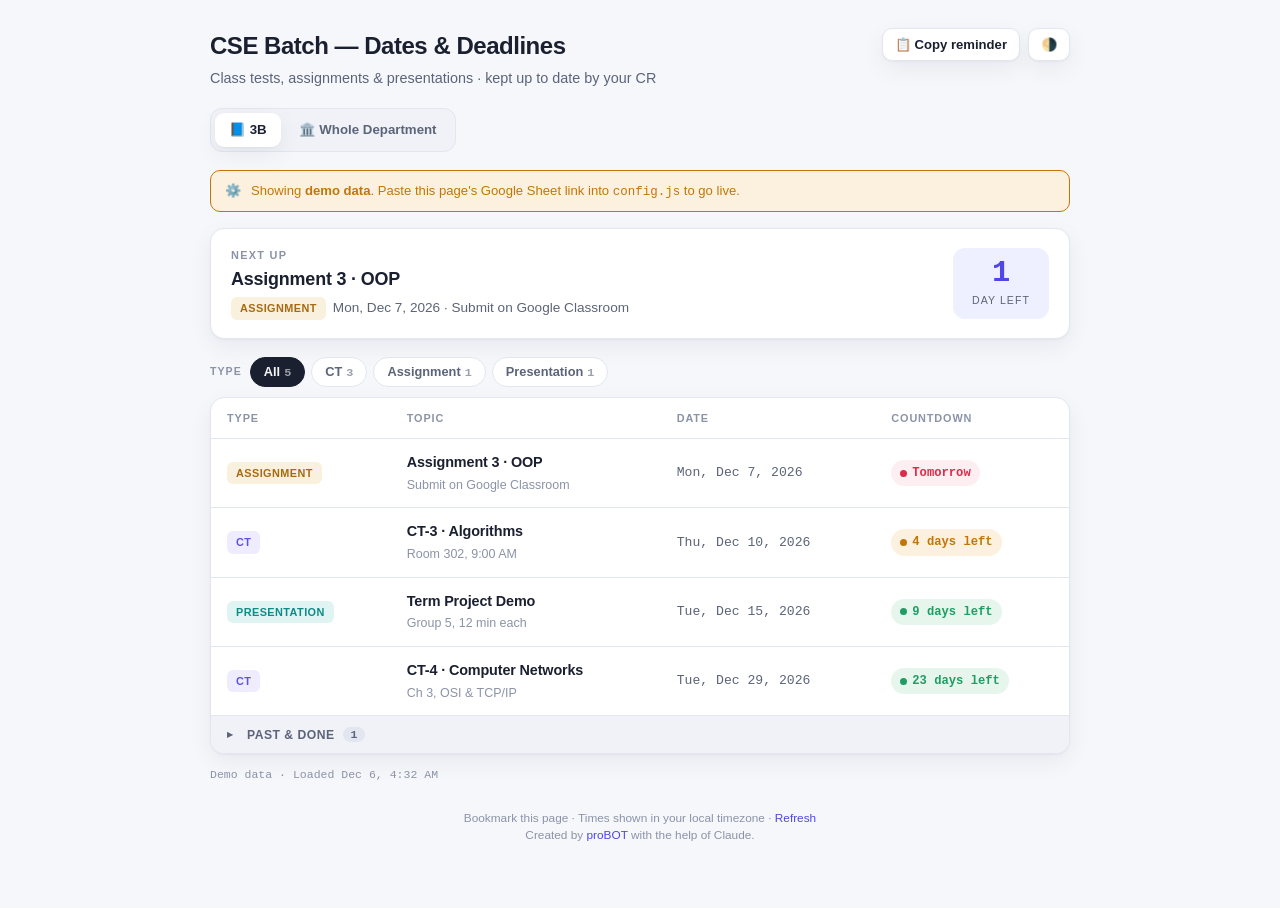
==== commit f04a479b: "Update index.html" ====
--- a/index.html
+++ b/index.html
@@ -21,7 +21,7 @@
   </header>
 
   <nav class="pages">
-    <a href="index.html" aria-current="page">📘 My Batch</a>
+    <a href="index.html" aria-current="page">📘 3B</a>
     <a href="department.html">🏛️ Whole Department</a>
   </nav>
 
